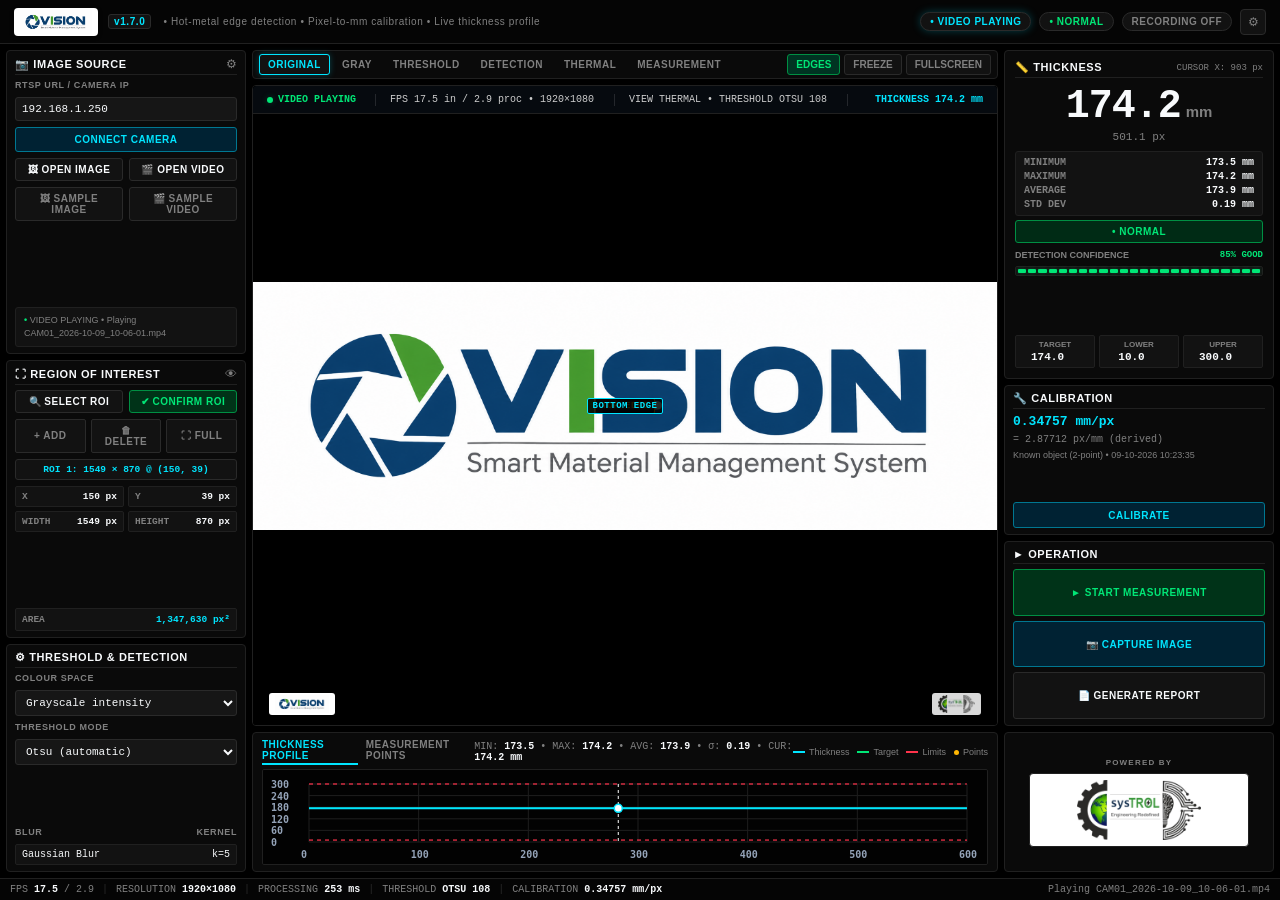
==== vision/web/index.html @ 9507f624 "refactor: rename package folder and internal references from orbix to vision" ====
<!DOCTYPE html>
<html lang="en">
<head>
  <meta charset="UTF-8">
  <meta name="viewport" content="width=device-width, initial-scale=1.0">
  <title>Vision &mdash; Smart Material Management System</title>
  <link rel="icon" type="image/png" href="vision_mark.png">
  <link rel="stylesheet" href="style.css">
</head>
<body>
  <div id="app" class="app-layout">
    <header class="top-bar">
      <div class="header-left">
        <img src="Vision_logo.png" alt="Vision" class="header-logo">
        <div class="header-titles">
          <h1 class="header-title">
            <span class="version-badge" id="app-version-badge">v1.7.0</span>
            <span class="header-sub-inline">&bull; Hot-metal edge detection &bull; Pixel-to-mm calibration &bull; Live thickness profile</span>
          </h1>
        </div>
      </div>
      <div class="header-right">
        <div class="pill-badge pill-video" id="badge-video">&bull; VIDEO PLAYING</div>
        <div class="pill-badge pill-status" id="badge-status">&bull; NORMAL</div>
        <div class="pill-badge pill-rec" id="badge-rec">RECORDING OFF</div>
        <div class="settings-wrapper">
          <button class="icon-btn" id="btn-settings" title="Settings">&#9881;</button>
          <div class="settings-dropdown" id="settings-dropdown">
            <div class="dropdown-item">
              <div class="dropdown-label">
                <span class="dropdown-title">Theme</span>
                <span class="theme-status-text" id="theme-status-text">Dark</span>
              </div>
              <label class="switch">
                <input type="checkbox" id="theme-toggle-chk" checked>
                <span class="slider round"></span>
              </label>
            </div>
            <div class="dropdown-divider"></div>
            <div class="dropdown-item clickable" id="item-help">
              <span class="dropdown-title">Help &amp; Documentation</span>
              <span class="dropdown-subtext">&bull;</span>
            </div>
            <div class="dropdown-item clickable" id="item-about">
              <span class="dropdown-title">About System</span>
              <span class="dropdown-subtext" id="app-version-subtext">v1.7.0</span>
            </div>
          </div>
        </div>
      </div>
    </header>

    <div class="main-body">
      <aside class="sidebar-left">
        <section class="card">
          <div class="card-header">
            <span class="card-title">&#128247; IMAGE SOURCE</span>
            <button class="card-tool-btn" id="btn-source-config">&#9881;</button>
          </div>
          <div class="card-content">
            <label class="field-label" for="rtsp-input">RTSP URL / CAMERA IP</label>
            <input type="text" id="rtsp-input" class="text-input" value="192.168.1.250">
            <button class="btn btn-primary btn-block" id="btn-connect">CONNECT CAMERA</button>
            <div class="btn-grid-2">
              <button class="btn btn-outline" id="btn-open-image">&#128444; OPEN IMAGE</button>
              <button class="btn btn-outline" id="btn-open-video">&#127916; OPEN VIDEO</button>
            </div>
            <div class="btn-grid-2">
              <button class="btn btn-outline-alt" id="btn-sample-image">&#128444; SAMPLE IMAGE</button>
              <button class="btn btn-outline-alt" id="btn-sample-video">&#127916; SAMPLE VIDEO</button>
            </div>
            <div class="source-status-text" id="source-status-label">
              <span class="dot-green">&bull;</span> VIDEO PLAYING &bull; Playing<br>
              <span class="text-muted" id="source-filename">CAM01_2026-10-09_10-06-01.mp4</span>
            </div>
          </div>
        </section>

        <section class="card">
          <div class="card-header">
            <span class="card-title">&#9974; REGION OF INTEREST</span>
            <button class="card-tool-btn active" id="btn-toggle-roi-box" title="Show/Hide ROI Search Window">&#128065;</button>
          </div>
          <div class="card-content">
            <div class="btn-grid-2">
              <button class="btn btn-outline" id="btn-select-roi">&#128269; SELECT ROI</button>
              <button class="btn btn-success" id="btn-confirm-roi">&#10004; CONFIRM ROI</button>
            </div>
            <div class="btn-grid-3">
              <button class="btn btn-mini" id="btn-roi-add">+ ADD</button>
              <button class="btn btn-mini" id="btn-roi-del">&#128465; DELETE</button>
              <button class="btn btn-mini" id="btn-roi-full">&#9974; FULL</button>
            </div>
            <div class="roi-chip" id="roi-chip-label">ROI 1: 1549 &times; 870 @ (150, 39)</div>
            <div class="coord-grid">
              <div class="coord-item">
                <span class="coord-key">X</span>
                <span class="coord-val" id="roi-x-val">150 px</span>
              </div>
              <div class="coord-item">
                <span class="coord-key">Y</span>
                <span class="coord-val" id="roi-y-val">39 px</span>
              </div>
              <div class="coord-item">
                <span class="coord-key">WIDTH</span>
                <span class="coord-val" id="roi-w-val">1549 px</span>
              </div>
              <div class="coord-item">
                <span class="coord-key">HEIGHT</span>
                <span class="coord-val" id="roi-h-val">870 px</span>
              </div>
            </div>
            <div class="coord-area">
              <span class="coord-key">AREA</span>
              <span class="coord-val-area" id="roi-area-val">1,347,630 px&sup2;</span>
            </div>
          </div>
        </section>

        <section class="card">
          <div class="card-header">
            <span class="card-title">&#9881; THRESHOLD &amp; DETECTION</span>
          </div>
          <div class="card-content">
            <label class="field-label" for="select-colour-space">COLOUR SPACE</label>
            <select id="select-colour-space" class="select-input">
              <option value="grayscale">Grayscale intensity</option>
              <option value="hsv">HSV Luminance</option>
              <option value="lab">Lab Lightness</option>
            </select>

            <label class="field-label" for="select-thresh-mode">THRESHOLD MODE</label>
            <select id="select-thresh-mode" class="select-input">
              <option value="otsu">Otsu (automatic)</option>
              <option value="adaptive">Adaptive Gaussian</option>
              <option value="manual">Manual Slider</option>
            </select>

            <div class="blur-meta">
              <span class="field-label">BLUR</span>
              <span class="field-label">KERNEL</span>
            </div>
            <div class="blur-values">
              <span class="blur-name">Gaussian Blur</span>
              <span class="kernel-name">k=5</span>
            </div>
          </div>
        </section>
      </aside>

      <main class="center-viewport">
        <div class="viewport-toolbar">
          <div class="view-mode-tabs" id="view-mode-tabs">
            <button class="mode-tab active" data-mode="ORIGINAL">ORIGINAL</button>
            <button class="mode-tab" data-mode="GRAY">GRAY</button>
            <button class="mode-tab" data-mode="THRESHOLD">THRESHOLD</button>
            <button class="mode-tab" data-mode="DETECTION">DETECTION</button>
            <button class="mode-tab" data-mode="THERMAL">THERMAL</button>
            <button class="mode-tab" data-mode="MEASUREMENT">MEASUREMENT</button>
          </div>
          <div class="viewport-actions">
            <button class="tool-btn active" id="btn-toggle-edges">EDGES</button>
            <button class="tool-btn" id="btn-toggle-freeze">FREEZE</button>
            <button class="tool-btn" id="btn-toggle-fullscreen">FULLSCREEN</button>
          </div>
        </div>

        <div class="video-container" id="video-wrapper">
          <img id="video-stream" class="video-feed" src="Vision_logo.png" alt="Live Feed">
          <svg id="caliper-overlay" class="caliper-svg"></svg>
          
          <div class="video-hud-overlay" id="video-hud">
            <div class="hud-item hud-status"><span class="hud-dot"></span> <span id="hud-status-text">VIDEO PLAYING</span></div>
            <div class="hud-item" id="hud-fps-text">FPS 17.5 in / 2.9 proc &bull; 1920&times;1080</div>
            <div class="hud-item" id="hud-mode-text">VIEW THERMAL &bull; THRESHOLD OTSU 108</div>
            <div class="hud-item hud-thick" id="hud-thick-text">THICKNESS 174.2 mm</div>
          </div>

          <div class="edge-track-label top-label" id="label-top-edge">TOP EDGE</div>
          <div class="edge-track-label bot-label" id="label-bot-edge">BOTTOM EDGE</div>

          <div id="caliper-tooltip" class="floating-tooltip">
            <div class="tt-row"><span class="tt-label">X:</span> <span id="tt-x">903</span> px &nbsp; <span class="tt-label">Y:</span> <span id="tt-y">652</span> px</div>
            <div class="tt-row"><span class="tt-label">Top:</span> <span id="tt-top">340.2</span> px &nbsp; <span class="tt-label">Bottom:</span> <span id="tt-bot">841.3</span> px</div>
            <div class="tt-row"><span class="tt-label">Thickness:</span> <span id="tt-px">501.1</span> px</div>
            <div class="tt-row tt-highlight"><span class="tt-label">Thickness:</span> <span id="tt-mm">174.2</span> mm</div>
          </div>

          <div class="watermark-brand">
            <img src="Vision_logo.png" alt="Vision" class="watermark-brand-logo">
            <span class="watermark-brand-text">VISION</span>
          </div>
          <div class="watermark-powered"><img src="systrol_logo.png" alt="Systrol" class="watermark-logo"></div>
        </div>
      </main>

      <aside class="sidebar-right">
        <section class="card card-thickness">
          <div class="card-header">
            <span class="card-title">&#128207; THICKNESS</span>
            <span class="card-sub-info" id="cursor-pos-label">CURSOR X: 903 px</span>
          </div>
          <div class="thickness-hero">
            <span class="thickness-big" id="readout-mm">174.2</span>
            <span class="thickness-unit">mm</span>
          </div>
          <div class="thickness-px-sub" id="readout-px">501.1 px</div>

          <div class="stats-table">
            <div class="stat-row">
              <span class="stat-name">MINIMUM</span>
              <span class="stat-val" id="stat-min">173.5 mm</span>
            </div>
            <div class="stat-row">
              <span class="stat-name">MAXIMUM</span>
              <span class="stat-val" id="stat-max">174.2 mm</span>
            </div>
            <div class="stat-row">
              <span class="stat-name">AVERAGE</span>
              <span class="stat-val" id="stat-avg">173.9 mm</span>
            </div>
            <div class="stat-row">
              <span class="stat-name">STD DEV</span>
              <span class="stat-val" id="stat-std">0.19 mm</span>
            </div>
          </div>

          <div class="status-banner banner-normal" id="spec-status-banner">
            <div class="banner-title" id="banner-title-text">&bull; NORMAL</div>
            <div class="banner-sub" id="banner-sub-text" style="display: none;"></div>
          </div>

          <div class="gauge-label">
            <span>DETECTION CONFIDENCE</span>
            <span class="gauge-pct" id="conf-pct">85% GOOD</span>
          </div>
          <div class="led-bar" id="led-confidence-bar"></div>

          <div class="limits-grid">
            <div class="limit-item">
              <span class="limit-lbl">TARGET</span>
              <input type="number" step="0.1" class="limit-input" id="lim-target-input" value="174.0">
            </div>
            <div class="limit-item">
              <span class="limit-lbl">LOWER</span>
              <input type="number" step="0.1" class="limit-input" id="lim-lower-input" value="10.0">
            </div>
            <div class="limit-item">
              <span class="limit-lbl">UPPER</span>
              <input type="number" step="0.1" class="limit-input" id="lim-upper-input" value="300.0">
            </div>
          </div>
        </section>

        <section class="card">
          <div class="card-header">
            <span class="card-title">&#128295; CALIBRATION</span>
          </div>
          <div class="card-content">
            <div class="calib-val" id="calib-mm-px">0.34757 mm/px</div>
            <div class="calib-derived" id="calib-px-mm">= 2.87712 px/mm (derived)</div>
            <div class="calib-meta">Known object (2-point) &bull; <span id="calib-date">09-10-2026 10:23:35</span></div>
            <button class="btn btn-primary btn-block" id="btn-calibrate">CALIBRATE</button>
          </div>
        </section>

        <section class="card">
          <div class="card-header">
            <span class="card-title">&#9658; OPERATION</span>
          </div>
          <div class="card-content operation-btns">
            <button class="btn btn-success btn-block" id="btn-start-meas">&#9658; START MEASUREMENT</button>
            <button class="btn btn-primary btn-block" id="btn-capture">&#128247; CAPTURE IMAGE</button>
            <button class="btn btn-outline btn-block" id="btn-report">&#128196; GENERATE REPORT</button>
          </div>
        </section>
      </aside>

      <div class="profile-card">
        <div class="profile-header">
          <div class="profile-tabs">
            <span class="prof-tab active">THICKNESS PROFILE</span>
            <span class="prof-tab">MEASUREMENT POINTS</span>
          </div>
          <div class="profile-metrics-summary" id="profile-summary">
            MIN: <span id="prof-min">173.5</span> &bull; MAX: <span id="prof-max">174.2</span> &bull; AVG: <span id="prof-avg">173.9</span> &bull; &sigma;: <span id="prof-std">0.19</span> &bull; CUR: <span id="prof-cur">174.2 mm</span>
          </div>
          <div class="profile-legend">
            <span class="legend-item"><span class="leg-line line-thick"></span> Thickness</span>
            <span class="legend-item"><span class="leg-line line-target"></span> Target</span>
            <span class="legend-item"><span class="leg-line line-limit"></span> Limits</span>
            <span class="legend-item"><span class="leg-dot"></span> Points</span>
          </div>
        </div>
        <div class="chart-wrapper">
          <canvas id="profile-chart" class="profile-canvas" width="1200" height="150"></canvas>
          <div id="points-table-wrapper" class="points-table-container" style="display: none;">
            <table class="scada-table" id="points-table">
              <thead>
                <tr>
                  <th>POINT</th>
                  <th>POS X (PX)</th>
                  <th>TOP EDGE (Y)</th>
                  <th>BOTTOM EDGE (Y)</th>
                  <th>THICKNESS (PX)</th>
                  <th>THICKNESS (MM)</th>
                  <th>STATUS</th>
                </tr>
              </thead>
              <tbody id="points-table-body">
              </tbody>
            </table>
          </div>
        </div>
      </div>

      <div class="bottom-right-branding">
        <span class="branding-caption">POWERED BY</span>
        <div class="branding-logo-box">
          <img src="systrol_ico_logo.png" alt="sysTROL" class="branding-logo">
        </div>
      </div>
    </div>

    <footer class="bottom-status-bar">
      <div class="status-left">
        <span>FPS <strong id="status-fps">17.5</strong> / 2.9</span>
        <span class="sep">|</span>
        <span>RESOLUTION <strong id="status-res">1920&times;1080</strong></span>
        <span class="sep">|</span>
        <span>PROCESSING <strong id="status-proc">253 ms</strong></span>
        <span class="sep">|</span>
        <span>THRESHOLD <strong id="status-thresh">OTSU 108</strong></span>
        <span class="sep">|</span>
        <span>CALIBRATION <strong id="status-calib">0.34757 mm/px</strong></span>
      </div>
      <div class="status-right" id="status-source-name">
        Playing CAM01_2026-10-09_10-06-01.mp4
      </div>
    </footer>
    <div class="scada-modal-backdrop" id="scada-modal-backdrop" style="display: none;">
      <div class="scada-modal-window" id="scada-modal-window">
        <div class="modal-sticky-watermark" id="modal-sticky-watermark"></div>
        <div class="scada-modal-header">
          <div class="scada-modal-title" id="scada-modal-title">SYSTEM MODAL</div>
          <button class="scada-modal-close" id="scada-modal-close">&times;</button>
        </div>
        <div class="scada-modal-body" id="scada-modal-body">
        </div>
        <div class="scada-modal-footer">
          <button class="btn btn-primary" id="btn-modal-open-pdf" style="display: none; margin-right: auto;">&#128196; OPEN PRINTABLE MANUAL (PDF)</button>
          <button class="btn btn-outline" id="scada-modal-ok">CLOSE</button>
        </div>
      </div>
    </div>
  </div>

  <script src="app.js"></script>
</body>
</html>
---- vision/web/style.css ----
* {
  box-sizing: border-box;
  margin: 0;
  padding: 0;
  -webkit-font-smoothing: antialiased;
  -moz-osx-font-smoothing: grayscale;
}

:root,
[data-theme="dark"] {
  --bg-main: #000000;
  --bg-topbar: #050505;
  --bg-card: #0a0a0a;
  --bg-card-sub: #121212;
  --bg-input: #161616;
  --border-card: #202020;
  --border-sub: #2a2a2a;
  --border-focus: #00e5ff;
  --text-main: #f8fafc;
  --text-muted: #808080;
  --text-dim: #555555;
  --cyan-primary: #00b4d8;
  --cyan-accent: #00e5ff;
  --cyan-glow: rgba(0, 229, 255, 0.25);
  --cyan-dim: #007791;
  --green-success: #00e676;
  --green-glow: rgba(0, 230, 118, 0.25);
  --yellow-caliper: #ffb703;
  --yellow-glow: rgba(255, 183, 3, 0.35);
  --red-alert: #ff334b;
  --red-glow: rgba(255, 51, 75, 0.3);
  --amber-warn: #ff9100;
  --font-sans: "Segoe UI", -apple-system, BlinkMacSystemFont, Roboto, "Helvetica Neue", Arial, sans-serif;
  --font-mono: "Segoe UI Mono", "Cascadia Code", Consolas, "Courier New", monospace;
  --col-left: 240px;
  --col-right: 270px;
  --row-bottom: 140px;
  --layout-gap: 6px;
}

[data-theme="light"] {
  --bg-main: #f1f5f9;
  --bg-topbar: #ffffff;
  --bg-card: #ffffff;
  --bg-card-sub: #f8fafc;
  --bg-input: #ffffff;
  --border-card: #e2e8f0;
  --border-sub: #cbd5e1;
  --border-focus: #0284c7;
  --text-main: #0f172a;
  --text-muted: #64748b;
  --text-dim: #94a3b8;
  --cyan-primary: #0284c7;
  --cyan-accent: #0284c7;
  --cyan-glow: rgba(2, 132, 199, 0.15);
  --cyan-dim: #0369a1;
  --green-success: #16a34a;
  --green-glow: rgba(22, 163, 74, 0.15);
  --yellow-caliper: #d97706;
  --yellow-glow: rgba(217, 119, 6, 0.2);
  --red-alert: #dc2626;
  --red-glow: rgba(220, 38, 38, 0.2);
  --amber-warn: #d97706;
  --font-sans: -apple-system, BlinkMacSystemFont, "Segoe UI", Roboto, "Helvetica Neue", Arial, sans-serif;
  --font-mono: "Segoe UI Mono", "Cascadia Code", Consolas, "Courier New", monospace;
}

html, body {
  width: 100%;
  height: 100%;
  overflow: hidden;
  background-color: var(--bg-main);
  color: var(--text-main);
  font-family: var(--font-sans);
  font-size: 12px;
  user-select: none;
}

.app-layout {
  display: flex;
  flex-direction: column;
  width: 100vw;
  height: 100vh;
  background-color: var(--bg-main);
}

.top-bar {
  display: flex;
  justify-content: space-between;
  align-items: center;
  height: 44px;
  padding: 0 14px;
  background-color: var(--bg-topbar);
  border-bottom: 1px solid var(--border-card);
  flex-shrink: 0;
}

.header-left {
  display: flex;
  align-items: center;
  gap: 10px;
}

.header-logo {
  height: 28px;
  width: auto;
  object-fit: contain;
  background: #ffffff;
  padding: 2px 6px;
  border-radius: 4px;
  box-shadow: 0 1px 4px rgba(0, 0, 0, 0.35);
}

.header-titles {
  display: flex;
  align-items: center;
}

.header-title {
  font-size: 12px;
  font-weight: 700;
  letter-spacing: 0.6px;
  color: var(--text-main);
  display: flex;
  align-items: center;
  gap: 6px;
  white-space: nowrap;
}

.version-badge {
  font-size: 10px;
  font-weight: 600;
  color: var(--cyan-accent);
  background: var(--bg-card-sub);
  border: 1px solid var(--border-sub);
  padding: 1px 5px;
  border-radius: 3px;
}

.header-sub-inline {
  font-size: 10px;
  font-weight: 400;
  color: var(--text-muted);
  margin-left: 6px;
  white-space: nowrap;
}


.header-right {
  display: flex;
  align-items: center;
  gap: 8px;
}

.pill-badge {
  padding: 3px 9px;
  border-radius: 12px;
  font-size: 10px;
  font-weight: 700;
  letter-spacing: 0.5px;
  border: 1px solid transparent;
}

.pill-video {
  background: var(--bg-card-sub);
  color: var(--cyan-accent);
  border: 1px solid var(--border-sub);
  box-shadow: 0 0 8px var(--cyan-glow);
}

.pill-status {
  background: var(--bg-card-sub);
  color: var(--green-success);
  border: 1px solid var(--border-sub);
}

.pill-status.out-of-spec {
  color: var(--red-alert);
  border-color: var(--red-alert);
  box-shadow: 0 0 8px var(--red-glow);
}

.pill-rec {
  background: var(--bg-card-sub);
  color: var(--text-muted);
  border: 1px solid var(--border-sub);
  cursor: pointer;
  user-select: none;
  transition: all 0.2s ease;
}

.pill-rec:hover {
  border-color: var(--border-focus);
}

.pill-rec.recording-active {
  background: rgba(220, 38, 38, 0.2);
  color: #ff334b;
  border-color: #ff334b;
  box-shadow: 0 0 10px rgba(255, 51, 75, 0.5);
  animation: recPulse 1.2s infinite ease-in-out;
}

@keyframes recPulse {
  0% { opacity: 1; transform: scale(1); }
  50% { opacity: 0.7; transform: scale(1.03); }
  100% { opacity: 1; transform: scale(1); }
}

.digital-clock {
  font-family: var(--font-mono);
  font-size: 11px;
  font-weight: 700;
  color: var(--text-main);
  background: var(--bg-card-sub);
  padding: 3px 8px;
  border-radius: 4px;
  border: 1px solid var(--border-sub);
  letter-spacing: 0.5px;
}

.icon-btn {
  background: var(--bg-card-sub);
  border: 1px solid var(--border-sub);
  color: var(--text-muted);
  width: 26px;
  height: 26px;
  border-radius: 4px;
  cursor: pointer;
  display: flex;
  align-items: center;
  justify-content: center;
  font-size: 12px;
  transition: all 0.15s ease;
}

.icon-btn:hover {
  color: var(--cyan-accent);
  border-color: var(--border-focus);
}

.main-body {
  display: grid;
  grid-template-columns: var(--col-left, 240px) 1fr var(--col-right, 270px);
  grid-template-rows: 1fr var(--row-bottom, 140px);
  flex: 1;
  min-height: 0;
  background-color: var(--bg-main);
  gap: var(--layout-gap, 6px);
  padding: var(--layout-gap, 6px);
}

.sidebar-left {
  grid-column: 1;
  grid-row: 1 / span 2;
  display: flex;
  flex-direction: column;
  gap: 6px;
  overflow-y: hidden;
  min-height: 0;
  height: 100%;
}

.sidebar-left .card {
  display: flex;
  flex-direction: column;
  min-height: 0;
}

.sidebar-left .card:nth-child(1) {
  flex: 1.15;
}

.sidebar-left .card:nth-child(2) {
  flex: 1.05;
}

.sidebar-left .card:nth-child(3) {
  flex: 0.85;
}

.sidebar-left .card .card-content {
  flex: 1;
  display: flex;
  flex-direction: column;
  min-height: 0;
  gap: 6px;
}

.sidebar-left .text-input,
.sidebar-left .select-input {
  padding: 5px 6px;
}

.sidebar-left .btn {
  padding: 5px 8px;
}

.sidebar-left #btn-connect {
  padding: 6px 8px;
}

.sidebar-left .card:nth-child(1) .source-status-text {
  margin-top: auto;
}

.sidebar-left .card:nth-child(2) .coord-area {
  margin-top: auto;
}

.sidebar-left .card:nth-child(3) .blur-meta {
  margin-top: auto;
}

.center-viewport {
  grid-column: 2;
  grid-row: 1;
  display: flex;
  flex-direction: column;
  gap: 6px;
  min-width: 0;
  min-height: 0;
}

.sidebar-right {
  grid-column: 3;
  grid-row: 1;
  display: flex;
  flex-direction: column;
  gap: 6px;
  overflow-y: hidden;
  min-height: 0;
  height: 100%;
}

.sidebar-right .card {
  display: flex;
  flex-direction: column;
  min-height: 0;
}

.sidebar-right .card:nth-child(1) {
  flex: 1.8;
}

.sidebar-right .card:nth-child(2) {
  flex: 0.8;
}

.sidebar-right .card:nth-child(3) {
  flex: 1;
}

.sidebar-right .card .card-content {
  flex: 1;
  display: flex;
  flex-direction: column;
  min-height: 0;
}

.sidebar-right .card:nth-child(1) .limits-grid {
  margin-top: auto;
}

.sidebar-right .card:nth-child(2) #btn-calibrate {
  margin-top: auto;
  min-height: 26px;
}

.sidebar-right .card:nth-child(3) .operation-btns {
  flex: 1;
  display: flex;
  flex-direction: column;
  justify-content: space-between;
}

.sidebar-right .card:nth-child(3) .operation-btns .btn {
  flex: 1;
  min-height: 28px;
}


.card {
  background: var(--bg-card);
  border: 1px solid var(--border-card);
  border-radius: 4px;
  padding: 6px 8px;
  display: flex;
  flex-direction: column;
  gap: 4px;
}

.card-header {
  display: flex;
  justify-content: space-between;
  align-items: center;
  padding-bottom: 3px;
  border-bottom: 1px solid var(--border-card);
}

.card-content {
  display: flex;
  flex-direction: column;
  gap: 5px;
  padding-top: 1px;
}

.card-title {
  font-size: 11px;
  font-weight: 700;
  color: var(--text-main);
  letter-spacing: 0.6px;
  display: flex;
  align-items: center;
  gap: 6px;
}

.card-tool-btn {
  background: transparent;
  border: none;
  color: var(--text-muted);
  cursor: pointer;
  font-size: 12px;
}

.card-tool-btn:hover {
  color: var(--cyan-accent);
}

.field-label {
  display: block;
  font-size: 9px;
  font-weight: 700;
  letter-spacing: 0.6px;
  color: var(--text-muted);
  text-transform: uppercase;
  margin-bottom: 1px;
}

.text-input,
.select-input {
  width: 100%;
  background: var(--bg-input);
  border: 1px solid var(--border-sub);
  color: var(--text-main);
  padding: 4px 6px;
  border-radius: 3px;
  font-size: 11px;
  font-family: var(--font-mono);
  outline: none;
  transition: border-color 0.15s;
}

.text-input:focus,
.select-input:focus {
  border-color: var(--border-focus);
  box-shadow: 0 0 6px var(--cyan-glow);
}

.btn {
  display: inline-flex;
  align-items: center;
  justify-content: center;
  gap: 4px;
  padding: 4px 8px;
  font-size: 10px;
  font-weight: 700;
  letter-spacing: 0.5px;
  border-radius: 3px;
  border: 1px solid transparent;
  cursor: pointer;
  transition: all 0.15s ease;
  user-select: none;
}

.btn-block {
  width: 100%;
}

.btn-primary {
  background: #002233;
  color: var(--cyan-accent);
  border-color: var(--cyan-dim);
}

[data-theme="light"] .btn-primary {
  background: #0284c7;
  color: #ffffff;
  border-color: #0284c7;
}

[data-theme="light"] .btn-primary:hover {
  background: #0369a1;
  border-color: #0369a1;
}

.btn-primary:hover {
  background: #003652;
  border-color: var(--cyan-accent);
  box-shadow: 0 0 8px var(--cyan-glow);
}

.btn-outline {
  background: var(--bg-card-sub);
  color: var(--text-main);
  border-color: var(--border-sub);
}

.btn-outline:hover {
  border-color: var(--border-focus);
  color: var(--cyan-accent);
}

.btn-outline-alt {
  background: var(--bg-card-sub);
  color: var(--text-muted);
  border-color: var(--border-sub);
}

.btn-outline-alt:hover {
  color: var(--text-main);
  border-color: var(--border-focus);
}

.btn-success {
  background: #003318;
  color: var(--green-success);
  border-color: #008f43;
}

[data-theme="light"] .btn-success {
  background: #16a34a;
  color: #ffffff;
  border-color: #16a34a;
}

[data-theme="light"] .btn-success:hover {
  background: #15803d;
}

.btn-success:hover {
  background: #004d24;
  box-shadow: 0 0 8px var(--green-glow);
}

.btn-mini {
  padding: 4px 6px;
  font-size: 10px;
  font-weight: 700;
  background: var(--bg-card-sub);
  color: var(--text-muted);
  border: 1px solid var(--border-sub);
  border-radius: 2px;
  cursor: pointer;
}

.btn-mini:hover {
  color: var(--text-main);
  border-color: var(--border-focus);
}

.btn-grid-2 {
  display: grid;
  grid-template-columns: 1fr 1fr;
  gap: 6px;
}

.btn-grid-3 {
  display: grid;
  grid-template-columns: 1fr 1fr 1fr;
  gap: 5px;
}

.source-status-text {
  font-size: 9px;
  color: var(--text-muted);
  padding: 6px 8px;
  background: var(--bg-card-sub);
  border: 1px solid var(--border-card);
  border-radius: 3px;
  line-height: 1.4;
  margin-top: 0;
}

.dot-green {
  color: var(--green-success);
  font-weight: bold;
}

.text-muted {
  color: var(--text-muted);
}

.roi-chip {
  background: var(--bg-card-sub);
  border: 1px solid var(--border-sub);
  color: var(--cyan-accent);
  padding: 4px 6px;
  border-radius: 3px;
  font-size: 9.5px;
  font-family: var(--font-mono);
  font-weight: 600;
  text-align: center;
}

.coord-grid {
  display: grid;
  grid-template-columns: 1fr 1fr;
  gap: 4px;
}

.coord-item {
  display: flex;
  justify-content: space-between;
  background: var(--bg-card-sub);
  padding: 4px 6px;
  border-radius: 2px;
  border: 1px solid var(--border-card);
  font-size: 9.5px;
  font-family: var(--font-mono);
}

.coord-key {
  color: var(--text-muted);
  font-weight: 700;
}

.coord-val {
  color: var(--text-main);
  font-weight: 600;
}

.coord-area {
  display: flex;
  justify-content: space-between;
  background: var(--bg-card-sub);
  padding: 5px 6px;
  border-radius: 2px;
  border: 1px solid var(--border-card);
  font-size: 9.5px;
  font-family: var(--font-mono);
}

.coord-val-area {
  color: var(--cyan-accent);
  font-weight: 700;
}

.blur-meta {
  display: flex;
  justify-content: space-between;
}

.blur-values {
  display: flex;
  justify-content: space-between;
  font-size: 10px;
  color: var(--text-main);
  font-family: var(--font-mono);
  background: var(--bg-card-sub);
  padding: 4px 6px;
  border-radius: 2px;
  border: 1px solid var(--border-card);
}

.center-viewport {
  display: flex;
  flex-direction: column;
  gap: 6px;
  min-width: 0;
  min-height: 0;
}

.viewport-toolbar {
  display: flex;
  justify-content: space-between;
  align-items: center;
  background: var(--bg-card);
  border: 1px solid var(--border-card);
  border-radius: 4px;
  padding: 3px 6px;
  flex-shrink: 0;
}

.view-mode-tabs {
  display: flex;
  gap: 3px;
}

.mode-tab {
  background: transparent;
  border: 1px solid transparent;
  color: var(--text-muted);
  font-size: 10px;
  font-weight: 700;
  letter-spacing: 0.5px;
  padding: 4px 8px;
  border-radius: 3px;
  cursor: pointer;
  transition: all 0.15s;
}

.mode-tab:hover {
  color: var(--text-main);
}

.mode-tab.active {
  background: var(--bg-card-sub);
  color: var(--cyan-accent);
  border-color: var(--border-focus);
  box-shadow: 0 0 6px var(--cyan-glow);
}

.viewport-actions {
  display: flex;
  gap: 4px;
}

.tool-btn {
  background: var(--bg-card-sub);
  border: 1px solid var(--border-sub);
  color: var(--text-muted);
  font-size: 10px;
  font-weight: 700;
  padding: 4px 8px;
  border-radius: 3px;
  cursor: pointer;
}

.tool-btn:hover {
  color: var(--text-main);
  border-color: var(--border-focus);
}

.tool-btn.active {
  background: #003322;
  color: var(--green-success);
  border-color: #008f43;
}

[data-theme="light"] .tool-btn.active {
  background: #dcfce7;
  color: #15803d;
  border-color: #86efac;
}

.video-container {
  position: relative;
  flex: 1;
  min-height: 0;
  background: #000000;
  border: 1px solid var(--border-card);
  border-radius: 4px;
  overflow: hidden;
  display: flex;
  align-items: center;
  justify-content: center;
}

.video-container.selecting-roi,
.video-container.calibrating-mode {
  cursor: crosshair;
}

.btn.active-selecting {
  background: #003652;
  color: var(--cyan-accent);
  border-color: var(--cyan-accent);
  box-shadow: 0 0 8px var(--cyan-glow);
}

.btn.active-calibrating {
  background: #3e2800;
  color: var(--amber-warn);
  border-color: var(--amber-warn);
  box-shadow: 0 0 8px rgba(255, 183, 3, 0.4);
}

.video-feed {
  width: 100%;
  height: 100%;
  object-fit: contain;
  background: #000000;
  display: block;
}

.caliper-svg {
  position: absolute;
  top: 0;
  left: 0;
  width: 100%;
  height: 100%;
  pointer-events: none;
  z-index: 5;
}

.video-hud-overlay {
  position: absolute;
  top: 0;
  left: 0;
  right: 0;
  height: 28px;
  background: rgba(8, 12, 18, 0.85);
  backdrop-filter: blur(4px);
  border-bottom: 1px solid var(--border-card);
  display: flex;
  align-items: center;
  justify-content: flex-start;
  gap: 14px;
  padding: 0 14px;
  font-family: var(--font-mono);
  font-size: 10px;
  color: #cccccc;
  z-index: 6;
  pointer-events: none;
  box-shadow: 0 2px 6px rgba(0, 0, 0, 0.4);
  box-sizing: border-box;
}

[data-theme="light"] .video-hud-overlay {
  background: rgba(15, 23, 42, 0.88);
  border-bottom: 1px solid rgba(255, 255, 255, 0.15);
  color: #e2e8f0;
}

.hud-item {
  white-space: nowrap;
  display: flex;
  align-items: center;
  gap: 6px;
}

.hud-item:not(:last-child):not(.hud-thick)::after {
  content: "";
  display: inline-block;
  width: 1px;
  height: 12px;
  background: rgba(255, 255, 255, 0.12);
  margin-left: 14px;
}

.hud-status {
  font-weight: 700;
  color: var(--green-success);
  display: flex;
  align-items: center;
  gap: 5px;
}

.hud-dot {
  width: 6px;
  height: 6px;
  border-radius: 50%;
  background: var(--green-success);
  box-shadow: 0 0 6px var(--green-glow);
}

.hud-thick {
  font-weight: 700;
  color: var(--cyan-accent);
  margin-left: auto;
}

.edge-track-label {
  position: absolute;
  font-family: var(--font-mono);
  font-size: 9px;
  font-weight: 700;
  letter-spacing: 0.5px;
  padding: 2px 5px;
  border-radius: 2px;
  z-index: 6;
  pointer-events: none;
}

.edge-track-label.top-label {
  background: rgba(0, 0, 0, 0.85);
  color: var(--yellow-caliper);
  border: 1px solid var(--yellow-caliper);
}

.edge-track-label.bot-label {
  background: rgba(0, 0, 0, 0.85);
  color: var(--cyan-accent);
  border: 1px solid var(--cyan-accent);
}

.floating-tooltip {
  position: absolute;
  background: rgba(0, 0, 0, 0.9);
  border: 1px solid var(--border-focus);
  box-shadow: 0 4px 16px rgba(0, 0, 0, 0.8), 0 0 10px var(--cyan-glow);
  border-radius: 4px;
  padding: 6px 9px;
  font-family: var(--font-mono);
  font-size: 10px;
  color: #ffffff;
  pointer-events: none;
  z-index: 10;
  display: none;
  line-height: 1.4;
}

.tt-row {
  display: flex;
  justify-content: space-between;
  gap: 10px;
}

.tt-label {
  color: #888888;
}

.tt-highlight {
  color: var(--cyan-accent);
  font-weight: 700;
  border-top: 1px solid #222222;
  margin-top: 3px;
  padding-top: 2px;
}

.watermark-brand {
  position: absolute;
  bottom: 10px;
  left: 16px;
  height: 22px;
  pointer-events: none;
  display: flex;
  align-items: center;
  gap: 8px;
  z-index: 4;
}

.watermark-brand-logo {
  height: 22px;
  width: auto;
  background: #ffffff;
  padding: 2px 6px;
  border-radius: 3px;
  display: block;
  object-fit: contain;
  box-shadow: 0 1px 4px rgba(0, 0, 0, 0.4);
}

.watermark-brand-text {
  display: none;
}

.watermark-powered {
  position: absolute;
  bottom: 10px;
  right: 16px;
  height: 22px;
  pointer-events: none;
  display: flex;
  align-items: center;
  z-index: 4;
}

.watermark-logo {
  height: 22px;
  width: auto;
  background: #ffffff;
  padding: 2px 6px;
  border-radius: 3px;
  display: block;
  object-fit: contain;
  box-sizing: border-box;
  opacity: 0.85;
}

.profile-card {
  grid-column: 2;
  grid-row: 2;
  height: 100%;
  background: var(--bg-card);
  border: 1px solid var(--border-card);
  border-radius: 4px;
  padding: 6px 9px;
  display: flex;
  flex-direction: column;
  flex-shrink: 0;
  min-width: 0;
  min-height: 0;
}


.profile-header {
  display: flex;
  justify-content: space-between;
  align-items: center;
  margin-bottom: 4px;
}

.profile-tabs {
  display: flex;
  gap: 8px;
}

.prof-tab {
  font-size: 10px;
  font-weight: 700;
  letter-spacing: 0.5px;
  color: var(--text-muted);
  cursor: pointer;
  padding-bottom: 2px;
  border-bottom: 2px solid transparent;
}

.prof-tab.active {
  color: var(--cyan-accent);
  border-bottom-color: var(--cyan-accent);
}

.profile-metrics-summary {
  font-family: var(--font-mono);
  font-size: 10px;
  color: var(--text-muted);
}

.profile-metrics-summary span {
  color: var(--text-main);
  font-weight: 700;
}

.profile-legend {
  display: flex;
  gap: 8px;
  font-size: 9px;
  color: var(--text-muted);
}

.legend-item {
  display: flex;
  align-items: center;
  gap: 4px;
}

.leg-line {
  display: inline-block;
  width: 12px;
  height: 2px;
}

.line-thick { background: var(--cyan-accent); }
.line-target { background: var(--green-success); }
.line-limit { background: var(--red-alert); border-top: 1px dashed var(--red-alert); }
.leg-dot {
  display: inline-block;
  width: 5px;
  height: 5px;
  border-radius: 50%;
  background: var(--yellow-caliper);
}

.chart-wrapper {
  flex: 1;
  position: relative;
  background: var(--bg-card-sub);
  border: 1px solid var(--border-card);
  border-radius: 2px;
  overflow: hidden;
}

.profile-canvas {
  width: 100%;
  height: 100%;
  display: block;
}

.points-table-container {
  width: 100%;
  height: 100%;
  overflow-y: auto;
  overflow-x: hidden;
  background: var(--bg-card-sub);
}

.scada-table {
  width: 100%;
  border-collapse: collapse;
  font-family: var(--font-mono);
  font-size: 9.5px;
  text-align: left;
}

.scada-table thead th {
  position: sticky;
  top: 0;
  background: var(--bg-topbar);
  color: var(--text-muted);
  font-weight: 700;
  padding: 4px 8px;
  border-bottom: 1px solid var(--border-sub);
  font-size: 8.5px;
  letter-spacing: 0.5px;
}

.scada-table tbody td {
  padding: 3px 8px;
  border-bottom: 1px solid rgba(255, 255, 255, 0.04);
  color: var(--text-main);
  white-space: nowrap;
}

.scada-table tbody tr:hover {
  background: rgba(0, 229, 255, 0.05);
}

.status-cell-ok {
  color: var(--green-success);
  font-weight: bold;
}

.status-cell-bad {
  color: var(--red-alert);
  font-weight: bold;
}

.card-thickness {
  padding: 10px;
}

.card-sub-info {
  font-family: var(--font-mono);
  font-size: 9px;
  color: var(--text-muted);
}

.thickness-hero {
  display: flex;
  align-items: baseline;
  justify-content: center;
  gap: 5px;
  padding: 2px 0;
}

.thickness-big {
  font-family: var(--font-mono);
  font-size: 40px;
  font-weight: 800;
  letter-spacing: -1px;
  color: var(--text-main);
}

.thickness-unit {
  font-size: 15px;
  font-weight: 700;
  color: var(--text-muted);
}

.thickness-px-sub {
  text-align: center;
  font-family: var(--font-mono);
  font-size: 11px;
  color: var(--text-muted);
  margin-top: -4px;
}

.stats-table {
  background: var(--bg-card-sub);
  border: 1px solid var(--border-card);
  border-radius: 3px;
  padding: 5px 8px;
  display: flex;
  flex-direction: column;
  gap: 3px;
  margin-top: 4px;
}

.stat-row {
  display: flex;
  justify-content: space-between;
  font-family: var(--font-mono);
  font-size: 10px;
}

.stat-name {
  color: var(--text-muted);
  font-weight: 600;
}

.stat-val {
  color: var(--text-main);
  font-weight: 700;
}

.status-banner {
  padding: 5px 8px;
  border-radius: 3px;
  font-size: 10px;
  font-weight: 700;
  text-align: center;
  letter-spacing: 0.5px;
}

.banner-normal {
  background: #002b15;
  color: var(--green-success);
  border: 1px solid #008f43;
}

[data-theme="light"] .banner-normal {
  background: #dcfce7;
  color: #15803d;
  border: 1px solid #86efac;
}

.banner-warning {
  background: #2b0008;
  color: var(--red-alert);
  border: 1px solid #8f0018;
}

[data-theme="light"] .banner-warning {
  background: #fee2e2;
  color: #b91c1c;
  border: 1px solid #fca5a5;
}

.banner-sub {
  font-size: 9px;
  font-weight: 400;
  color: var(--text-muted);
  margin-top: 2px;
}

.gauge-label {
  display: flex;
  justify-content: space-between;
  font-size: 9px;
  font-weight: 700;
  color: var(--text-muted);
  margin-top: 3px;
  flex-shrink: 0;
}

.gauge-pct {
  color: var(--green-success);
  font-family: var(--font-mono);
}

.led-bar {
  display: flex;
  gap: 2px;
  height: 10px;
  min-height: 10px;
  flex-shrink: 0;
  background: var(--bg-card-sub);
  padding: 2px;
  border: 1px solid var(--border-card);
  border-radius: 2px;
  margin-top: 2px;
  margin-bottom: 2px;
}

.led-seg {
  flex: 1;
  background: var(--border-card);
  border-radius: 1px;
  transition: background-color 0.1s ease;
}

.led-seg.lit {
  background: var(--green-success);
  box-shadow: 0 0 4px var(--green-glow);
}

.led-seg.lit-warn {
  background: var(--amber-warn);
  box-shadow: 0 0 4px rgba(255, 145, 0, 0.4);
}

.led-seg.lit-danger {
  background: var(--red-alert);
  box-shadow: 0 0 4px var(--red-glow);
}

.limits-grid {
  display: grid;
  grid-template-columns: 1fr 1fr 1fr;
  gap: 4px;
  margin-top: auto;
  flex-shrink: 0;
}

.limit-item {
  background: var(--bg-card-sub);
  border: 1px solid var(--border-card);
  padding: 4px;
  border-radius: 2px;
  text-align: center;
  display: flex;
  flex-direction: column;
  gap: 2px;
}

.limit-lbl {
  font-size: 8px;
  font-weight: 700;
  color: var(--text-muted);
}

.limit-input {
  width: 100%;
  background: transparent;
  border: none;
  color: var(--text-main);
  font-family: var(--font-mono);
  font-size: 11px;
  font-weight: 700;
  text-align: center;
  outline: none;
}

.limit-val {
  font-family: var(--font-mono);
  font-size: 11px;
  font-weight: 700;
  color: var(--text-main);
}

.calib-val {
  font-family: var(--font-mono);
  font-size: 13px;
  font-weight: 700;
  color: var(--cyan-accent);
}

.calib-derived {
  font-family: var(--font-mono);
  font-size: 10px;
  color: var(--text-muted);
}

.calib-meta {
  font-size: 9px;
  color: var(--text-muted);
  margin-bottom: 3px;
}

.operation-btns {
  display: flex;
  flex-direction: column;
  gap: 5px;
}

.bottom-status-bar {
  display: flex;
  justify-content: space-between;
  align-items: center;
  height: 22px;
  padding: 0 10px;
  background: var(--bg-topbar);
  border-top: 1px solid var(--border-card);
  font-family: var(--font-mono);
  font-size: 10px;
  color: var(--text-muted);
  flex-shrink: 0;
}

.status-left {
  display: flex;
  align-items: center;
  gap: 8px;
}

.status-left strong {
  color: var(--text-main);
}

.sep {
  color: var(--border-sub);
}

.status-right {
  color: var(--text-muted);
}

.settings-wrapper {
  position: relative;
  display: inline-block;
}

.settings-dropdown {
  position: absolute;
  top: calc(100% + 6px);
  right: 0;
  width: 220px;
  background: var(--bg-card);
  border: 1px solid var(--border-card);
  box-shadow: 0 8px 24px rgba(0, 0, 0, 0.3);
  border-radius: 4px;
  padding: 6px 0;
  z-index: 100;
  display: none;
}

.settings-dropdown.show {
  display: block;
}

.dropdown-item {
  display: flex;
  justify-content: space-between;
  align-items: center;
  padding: 8px 12px;
  font-size: 11px;
}

.dropdown-item.clickable {
  cursor: pointer;
  transition: background-color 0.15s;
}

.dropdown-item.clickable:hover {
  background: var(--bg-card-sub);
}

.dropdown-label {
  display: flex;
  flex-direction: column;
  gap: 2px;
}

.dropdown-title {
  font-weight: 700;
  color: var(--text-main);
}

.theme-status-text {
  font-size: 10px;
  color: var(--cyan-accent);
  font-family: var(--font-mono);
}

.dropdown-subtext {
  font-size: 9px;
  color: var(--text-muted);
}

.dropdown-divider {
  height: 1px;
  background: var(--border-card);
  margin: 4px 0;
}

.switch {
  position: relative;
  display: inline-block;
  width: 34px;
  height: 18px;
}

.switch input {
  opacity: 0;
  width: 0;
  height: 0;
}

.slider {
  position: absolute;
  cursor: pointer;
  top: 0;
  left: 0;
  right: 0;
  bottom: 0;
  background-color: var(--bg-card-sub);
  border: 1px solid var(--border-sub);
  transition: 0.2s;
}

.slider:before {
  position: absolute;
  content: "";
  height: 12px;
  width: 12px;
  left: 2px;
  bottom: 2px;
  background-color: var(--text-main);
  transition: 0.2s;
}

input:checked + .slider {
  background-color: #003652;
  border-color: var(--cyan-dim);
}

[data-theme="light"] input:checked + .slider {
  background-color: #e0f2fe;
  border-color: #0284c7;
}

input:checked + .slider:before {
  transform: translateX(16px);
  background-color: var(--cyan-accent);
}

.slider.round {
  border-radius: 18px;
}

.slider.round:before {
  border-radius: 50%;
}

.bottom-right-branding {
  grid-column: 3;
  grid-row: 2;
  height: 100%;
  background: var(--bg-card);
  border: 1px solid var(--border-card);
  border-radius: 4px;
  padding: 8px 12px;
  display: flex;
  flex-direction: column;
  align-items: center;
  justify-content: center;
  gap: 6px;
  min-width: 0;
  min-height: 0;
}

.branding-caption {
  font-size: 8px;
  font-weight: 700;
  letter-spacing: 1.2px;
  color: var(--text-muted);
}

.branding-logo-box {
  display: flex;
  align-items: center;
  justify-content: center;
  padding: 6px 12px;
  border-radius: 4px;
  background: #ffffff;
  border: 1px solid var(--border-card);
  width: 90%;
  max-width: 220px;
}

[data-theme="light"] .branding-logo-box {
  background: #ffffff;
  border: 1px solid var(--border-card);
}

.branding-logo {
  max-width: 190px;
  max-height: 60px;
  width: 100%;
  height: auto;
  object-fit: contain;
  display: block;
}

@media (min-width: 2200px), (min-height: 1250px) {
  :root {
    --col-left: clamp(280px, 13vw, 340px);
    --col-right: clamp(320px, 15vw, 380px);
    --row-bottom: clamp(160px, 14vh, 200px);
    --layout-gap: 8px;
  }
  .top-bar {
    height: 48px;
    padding: 0 18px;
  }
  .header-logo {
    height: 28px;
  }
  .header-title {
    font-size: 13.5px;
  }
  .version-badge {
    font-size: 11px;
  }
  .header-sub-inline {
    font-size: 11.5px;
  }
  .pill {
    font-size: 11px;
    padding: 4px 10px;
  }
  .digital-clock {
    font-size: 12px;
    padding: 4px 10px;
  }
  .icon-btn {
    width: 30px;
    height: 30px;
    font-size: 14px;
  }
  .card {
    padding: 8px 12px;
    gap: 6px;
  }
  .card-title {
    font-size: 12.5px;
  }
  .field-label {
    font-size: 10px;
  }
  .sidebar-left .text-input,
  .sidebar-left .select-input {
    padding: 7px 10px;
    font-size: 12px;
  }
  .sidebar-left .btn {
    padding: 7px 10px;
    font-size: 11px;
  }
  .sidebar-left #btn-connect {
    padding: 8px 12px;
    font-size: 12px;
  }
  .btn-mini {
    padding: 5px 8px;
    font-size: 11px;
  }
  .source-status-text {
    padding: 8px 10px;
    font-size: 10px;
  }
  .roi-chip {
    padding: 6px 8px;
    font-size: 11px;
  }
  .coord-item {
    padding: 5px 8px;
    font-size: 11px;
  }
  .coord-area {
    padding: 6px 8px;
    font-size: 11px;
  }
  .blur-values {
    padding: 6px 8px;
    font-size: 11px;
  }
  .thickness-big {
    font-size: 46px;
  }
  .thickness-unit {
    font-size: 17px;
  }
  .thickness-px-sub {
    font-size: 11px;
  }
  .stat-row {
    font-size: 11px;
    padding: 3px 0;
  }
  .status-banner {
    padding: 6px;
    font-size: 11.5px;
  }
  .gauge-label {
    font-size: 10px;
  }
  .led-bar {
    height: 12px;
    min-height: 12px;
  }
  .limit-lbl {
    font-size: 9px;
  }
  .limit-input {
    font-size: 12px;
  }
  .calib-val {
    font-size: 15px;
  }
  .calib-derived {
    font-size: 11px;
  }
  .calib-meta {
    font-size: 10px;
  }
  #btn-calibrate {
    min-height: 32px;
    font-size: 11.5px;
  }
  .operation-btns .btn {
    min-height: 34px;
    font-size: 11.5px;
  }
  .mode-tab {
    font-size: 11px;
    padding: 5px 10px;
  }
  .tool-btn {
    font-size: 11px;
    padding: 5px 10px;
  }
  .bottom-status-bar {
    height: 26px;
    font-size: 11px;
    padding: 0 14px;
  }
  .branding-caption {
    font-size: 9.5px;
  }
  .branding-logo {
    max-height: 70px;
    max-width: 230px;
  }
  .branding-logo-box {
    padding: 8px 16px;
  }
}

@media (min-width: 3200px), (min-height: 1750px) {
  :root {
    --col-left: clamp(380px, 12vw, 460px);
    --col-right: clamp(440px, 14vw, 540px);
    --row-bottom: clamp(210px, 14vh, 270px);
    --layout-gap: 12px;
  }
  .top-bar {
    height: 60px;
    padding: 0 24px;
  }
  .header-logo {
    height: 36px;
  }
  .header-title {
    font-size: 18px;
  }
  .version-badge {
    font-size: 13px;
  }
  .header-sub-inline {
    font-size: 14px;
  }
  .pill {
    font-size: 13px;
    padding: 6px 14px;
  }
  .digital-clock {
    font-size: 15px;
    padding: 6px 14px;
  }
  .icon-btn {
    width: 38px;
    height: 38px;
    font-size: 18px;
  }
  .card {
    padding: 12px 16px;
    gap: 8px;
    border-radius: 6px;
  }
  .card-title {
    font-size: 16px;
  }
  .field-label {
    font-size: 13px;
  }
  .sidebar-left .text-input,
  .sidebar-left .select-input {
    padding: 10px 14px;
    font-size: 15px;
  }
  .sidebar-left .btn {
    padding: 10px 14px;
    font-size: 13.5px;
  }
  .sidebar-left #btn-connect {
    padding: 12px 16px;
    font-size: 15px;
  }
  .btn-mini {
    padding: 8px 12px;
    font-size: 13px;
  }
  .source-status-text {
    padding: 10px 14px;
    font-size: 13px;
  }
  .roi-chip {
    padding: 8px 12px;
    font-size: 13.5px;
  }
  .coord-item {
    padding: 8px 12px;
    font-size: 13.5px;
  }
  .coord-area {
    padding: 8px 12px;
    font-size: 13.5px;
  }
  .blur-values {
    padding: 8px 12px;
    font-size: 13.5px;
  }
  .thickness-big {
    font-size: 60px;
  }
  .thickness-unit {
    font-size: 22px;
  }
  .thickness-px-sub {
    font-size: 14px;
  }
  .stat-row {
    font-size: 14px;
    padding: 4px 0;
  }
  .status-banner {
    padding: 8px 12px;
    font-size: 14px;
  }
  .gauge-label {
    font-size: 13px;
  }
  .led-bar {
    height: 16px;
    min-height: 16px;
  }
  .limit-lbl {
    font-size: 11px;
  }
  .limit-input {
    font-size: 15px;
  }
  .calib-val {
    font-size: 19px;
  }
  .calib-derived {
    font-size: 14px;
  }
  .calib-meta {
    font-size: 12px;
  }
  #btn-calibrate {
    min-height: 42px;
    font-size: 14px;
  }
  .operation-btns .btn {
    min-height: 44px;
    font-size: 14px;
  }
  .mode-tab {
    font-size: 13.5px;
    padding: 7px 14px;
  }
  .tool-btn {
    font-size: 13.5px;
    padding: 7px 14px;
  }
  .bottom-status-bar {
    height: 34px;
    font-size: 13.5px;
    padding: 0 20px;
  }
  .branding-caption {
    font-size: 12px;
  }
  .branding-logo {
    max-height: 90px;
    max-width: 280px;
  }
  .branding-logo-box {
    padding: 10px 20px;
  }
}

.scada-modal-backdrop {
  position: fixed;
  top: 0;
  left: 0;
  width: 100vw;
  height: 100vh;
  background: rgba(0, 0, 0, 0.75);
  backdrop-filter: blur(4px);
  z-index: 9999;
  display: flex;
  align-items: center;
  justify-content: center;
}

.scada-modal-window {
  position: relative;
  width: 600px;
  max-width: 90vw;
  max-height: 85vh;
  background: #000000;
  border: 1px solid var(--border-focus);
  border-radius: 4px;
  box-shadow: 0 10px 30px rgba(0, 0, 0, 0.9), 0 0 15px var(--cyan-glow);
  display: flex;
  flex-direction: column;
  overflow: hidden;
  animation: modalFadeIn 0.15s ease-out;
}

.scada-modal-window.modal-wide {
  width: 920px;
  max-width: 95vw;
  max-height: 88vh;
}

.modal-sticky-watermark {
  position: absolute;
  top: 50%;
  left: 50%;
  width: 440px;
  height: 220px;
  transform: translate(-50%, -50%);
  background-image: url("systrol_logo.png");
  background-repeat: no-repeat;
  background-position: center center;
  background-size: contain;
  opacity: 0.16;
  filter: brightness(1.7) contrast(1.1);
  pointer-events: none;
  z-index: 0;
  display: none;
}

@keyframes modalFadeIn {
  from { opacity: 0; transform: scale(0.96); }
  to { opacity: 1; transform: scale(1); }
}

.scada-modal-header {
  display: flex;
  justify-content: space-between;
  align-items: center;
  padding: 10px 14px;
  background: #000000;
  border-bottom: 1px solid #202020;
}

.scada-modal-title {
  font-family: var(--font-main);
  font-size: 13px;
  font-weight: 700;
  letter-spacing: 0.5px;
  color: var(--cyan-accent);
}

.scada-modal-close {
  background: none;
  border: none;
  color: var(--text-muted);
  font-size: 20px;
  line-height: 1;
  cursor: pointer;
  padding: 0 4px;
}

.scada-modal-close:hover {
  color: var(--red-alert);
}

.scada-modal-body {
  position: relative;
  z-index: 1;
  padding: 16px 20px;
  overflow-y: auto;
  font-family: 'Segoe UI', Calibri, Arial, sans-serif;
  font-size: 11.5px;
  line-height: 1.6;
  color: #f8fafc;
  background: transparent;
}

.scada-modal-body h4 {
  color: var(--cyan-accent);
  margin: 12px 0 4px 0;
  font-size: 12px;
  font-weight: 700;
}

.scada-modal-body h4:first-child {
  margin-top: 0;
}

.scada-modal-body p {
  margin: 0 0 8px 0;
  color: var(--text-muted);
}

.scada-modal-body ul {
  margin: 0 0 8px 16px;
  padding: 0;
  color: var(--text-muted);
}

.scada-modal-body li {
  margin-bottom: 4px;
}

.manual-container {
  display: flex;
  flex-direction: column;
  gap: 16px;
}

.manual-title {
  font-family: 'Segoe UI', Calibri, Arial, sans-serif;
  font-size: 18px;
  font-weight: 700;
  color: var(--cyan-accent);
  margin: 0 0 4px 0;
  letter-spacing: 0.5px;
}

.manual-subtitle {
  font-size: 11px;
  color: var(--text-muted);
  margin: 0 0 10px 0;
  line-height: 1.4;
}

.manual-section-card {
  background: rgba(0, 0, 0, 0.72);
  border: 1px solid #202020;
  border-radius: 4px;
  overflow: hidden;
}

.manual-section-header {
  display: flex;
  align-items: center;
  justify-content: space-between;
  padding: 8px 12px;
  background: #050505;
  border-bottom: 1px solid #202020;
}

.manual-section-title {
  font-family: 'Segoe UI', Calibri, Arial, sans-serif;
  font-size: 13px;
  font-weight: 700;
  color: var(--cyan-accent);
  margin: 0;
}

.manual-area-tag {
  font-family: 'Segoe UI Mono', monospace;
  font-size: 9.5px;
  font-weight: 700;
  padding: 2px 8px;
  border-radius: 3px;
  background: rgba(0, 229, 255, 0.12);
  color: var(--cyan-accent);
  border: 1px solid rgba(0, 229, 255, 0.3);
}

.manual-table {
  width: 100%;
  border-collapse: collapse;
  font-size: 11px;
}

.manual-table th {
  text-align: left;
  padding: 7px 10px;
  background: #050505;
  color: #808080;
  font-size: 9.5px;
  font-weight: 700;
  letter-spacing: 0.5px;
  border-bottom: 1px solid #202020;
}

.manual-table td {
  padding: 8px 10px;
  border-bottom: 1px solid #141414;
  vertical-align: top;
  color: #f8fafc;
  line-height: 1.45;
}

.manual-table tr:last-child td {
  border-bottom: none;
}

.manual-table tr:hover td {
  background: rgba(0, 229, 255, 0.05);
}

.manual-ctrl-badge {
  display: inline-block;
  padding: 2px 6px;
  border-radius: 3px;
  background: #141414;
  border: 1px solid #333333;
  font-family: 'Segoe UI Mono', monospace;
  font-size: 10px;
  font-weight: 700;
  color: #ffb703;
  white-space: nowrap;
}

.manual-location-text {
  font-weight: 600;
  color: var(--cyan-accent);
}

.scada-modal-footer {
  padding: 10px 14px;
  background: #000000;
  border-top: 1px solid #202020;
  display: flex;
  align-items: center;
  justify-content: flex-end;
  gap: 10px;
}

[data-theme="light"] .scada-modal-window {
  background: #ffffff;
  border: 1px solid #cbd5e1;
  box-shadow: 0 10px 30px rgba(0, 0, 0, 0.15);
}

[data-theme="light"] .modal-sticky-watermark {
  opacity: 0.095;
  filter: none;
}

[data-theme="light"] .scada-modal-header {
  background: #f8fafc;
  border-bottom: 1px solid #e2e8f0;
}

[data-theme="light"] .scada-modal-title {
  color: #0284c7;
}

[data-theme="light"] .scada-modal-close {
  color: #64748b;
}

[data-theme="light"] .scada-modal-body {
  color: #0f172a;
}

[data-theme="light"] .manual-title {
  color: #0284c7;
}

[data-theme="light"] .manual-subtitle {
  color: #64748b;
}

[data-theme="light"] .manual-section-card {
  background: rgba(255, 255, 255, 0.88);
  border: 1px solid #e2e8f0;
  box-shadow: 0 1px 3px rgba(0, 0, 0, 0.04);
}

[data-theme="light"] .manual-section-header {
  background: #f8fafc;
  border-bottom: 1px solid #e2e8f0;
}

[data-theme="light"] .manual-section-title {
  color: #0284c7;
}

[data-theme="light"] .manual-area-tag {
  background: #e0f2fe;
  color: #0284c7;
  border: 1px solid #bae6fd;
}

[data-theme="light"] .manual-table th {
  background: #f1f5f9;
  color: #475569;
  border-bottom: 1px solid #cbd5e1;
}

[data-theme="light"] .manual-table td {
  border-bottom: 1px solid #f1f5f9;
  color: #0f172a;
}

[data-theme="light"] .manual-table tr:hover td {
  background: rgba(2, 132, 199, 0.04);
}

[data-theme="light"] .manual-ctrl-badge {
  background: #f8fafc;
  border: 1px solid #cbd5e1;
  color: #b45309;
}

[data-theme="light"] .manual-location-text {
  color: #0284c7;
}

[data-theme="light"] .scada-modal-footer {
  background: #f8fafc;
  border-top: 1px solid #e2e8f0;
}
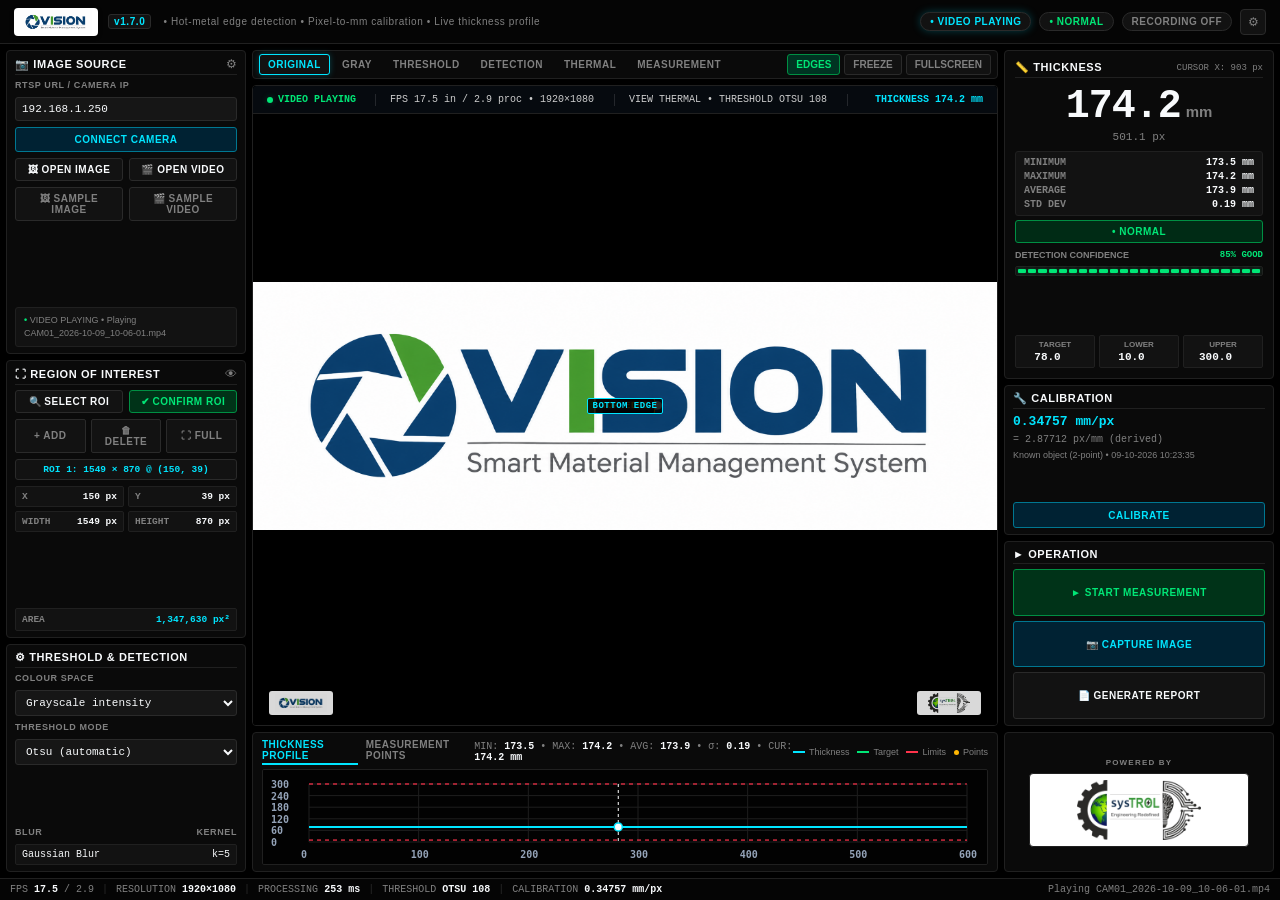
==== commit 712ed553: "feat(web): synchronize target thickness limits between backend and frontend" ====
--- a/vision/web/index.html
+++ b/vision/web/index.html
@@ -239,7 +239,7 @@
           <div class="limits-grid">
             <div class="limit-item">
               <span class="limit-lbl">TARGET</span>
-              <input type="number" step="0.1" class="limit-input" id="lim-target-input" value="174.0">
+              <input type="number" step="0.1" class="limit-input" id="lim-target-input" value="78.0">
             </div>
             <div class="limit-item">
               <span class="limit-lbl">LOWER</span>
--- a/vision/web/style.css
+++ b/vision/web/style.css
@@ -792,6 +792,8 @@
   height: 100%;
   pointer-events: none;
   z-index: 5;
+  will-change: transform;
+  transform: translateZ(0);
 }
 
 .video-hud-overlay {
@@ -923,43 +925,17 @@
   position: absolute;
   bottom: 10px;
   left: 16px;
-  height: 22px;
+  height: 24px;
   pointer-events: none;
   display: flex;
   align-items: center;
-  gap: 8px;
   z-index: 4;
 }
 
-.watermark-brand-logo {
-  height: 22px;
-  width: auto;
-  background: #ffffff;
-  padding: 2px 6px;
-  border-radius: 3px;
-  display: block;
-  object-fit: contain;
-  box-shadow: 0 1px 4px rgba(0, 0, 0, 0.4);
-}
-
-.watermark-brand-text {
-  display: none;
-}
-
-.watermark-powered {
-  position: absolute;
-  bottom: 10px;
-  right: 16px;
-  height: 22px;
-  pointer-events: none;
-  display: flex;
-  align-items: center;
-  z-index: 4;
-}
-
+.watermark-brand-logo,
 .watermark-logo {
-  height: 22px;
-  width: auto;
+  height: 24px;
+  width: 64px;
   background: #ffffff;
   padding: 2px 6px;
   border-radius: 3px;
@@ -967,6 +943,23 @@
   object-fit: contain;
   box-sizing: border-box;
   opacity: 0.85;
+  filter: brightness(1);
+  box-shadow: 0 1px 4px rgba(0, 0, 0, 0.4);
+}
+
+.watermark-brand-text {
+  display: none;
+}
+
+.watermark-powered {
+  position: absolute;
+  bottom: 10px;
+  right: 16px;
+  height: 24px;
+  pointer-events: none;
+  display: flex;
+  align-items: center;
+  z-index: 4;
 }
 
 .profile-card {
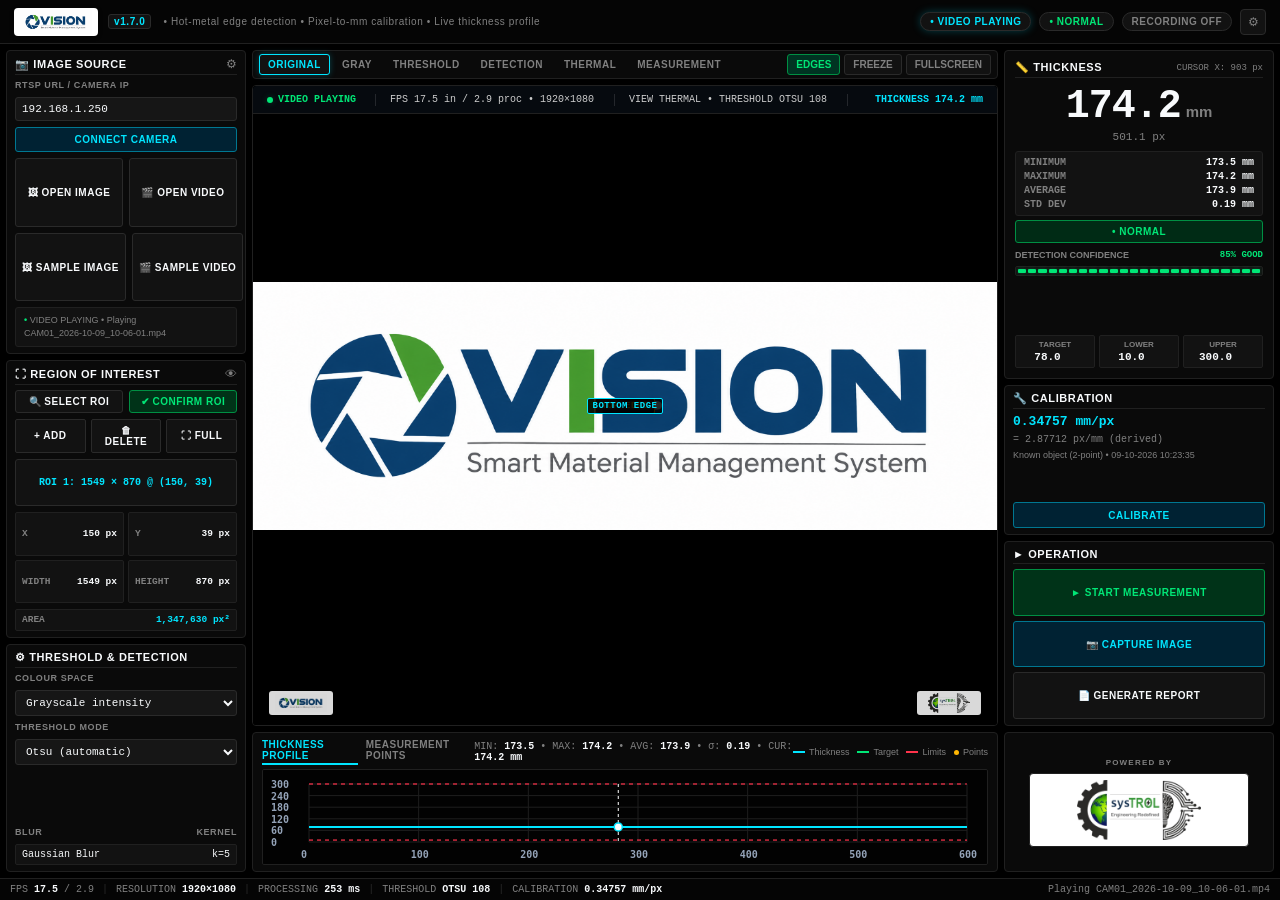
==== commit 8dbbab99: "feat: display Author - Aditya Singh in settings dropdown and about modal" ====
--- a/vision/web/index.html
+++ b/vision/web/index.html
@@ -42,7 +42,7 @@
               <span class="dropdown-subtext">&bull;</span>
             </div>
             <div class="dropdown-item clickable" id="item-about">
-              <span class="dropdown-title">About System</span>
+              <span class="dropdown-title">Author &ndash; Aditya Singh</span>
               <span class="dropdown-subtext" id="app-version-subtext">v1.7.0</span>
             </div>
           </div>
--- a/vision/web/style.css
+++ b/vision/web/style.css
@@ -300,12 +300,65 @@
   padding: 6px 8px;
 }
 
+.sidebar-left .card:nth-child(1) .btn-grid-2 {
+  flex: 1;
+  min-height: 28px;
+  display: grid;
+  grid-template-columns: 1fr 1fr;
+  gap: 6px;
+}
+
+.sidebar-left .card:nth-child(1) .btn-grid-2 .btn {
+  height: 100%;
+  display: flex;
+  align-items: center;
+  justify-content: center;
+  padding: 4px 6px;
+  font-size: 10px;
+  white-space: nowrap;
+}
+
 .sidebar-left .card:nth-child(1) .source-status-text {
-  margin-top: auto;
+  margin-top: 0;
+  flex-shrink: 0;
+}
+
+.sidebar-left .card:nth-child(2) .roi-chip {
+  flex: 1;
+  min-height: 26px;
+  display: flex;
+  align-items: center;
+  justify-content: center;
+  padding: 0 8px;
+  font-size: 10px;
+}
+
+.sidebar-left .card:nth-child(2) .coord-grid {
+  flex: 2;
+  min-height: 52px;
+  display: grid;
+  grid-template-columns: 1fr 1fr;
+  grid-template-rows: 1fr 1fr;
+  gap: 4px;
+}
+
+.sidebar-left .card:nth-child(2) .coord-item {
+  height: 100%;
+  display: flex;
+  justify-content: space-between;
+  align-items: center;
+  padding: 0 6px;
+  font-size: 9.5px;
 }
 
 .sidebar-left .card:nth-child(2) .coord-area {
-  margin-top: auto;
+  margin-top: 0;
+  flex-shrink: 0;
+  min-height: 22px;
+  display: flex;
+  justify-content: space-between;
+  align-items: center;
+  padding: 4px 6px;
 }
 
 .sidebar-left .card:nth-child(3) .blur-meta {
@@ -513,12 +566,12 @@
 
 .btn-outline-alt {
   background: var(--bg-card-sub);
-  color: var(--text-muted);
+  color: var(--text-main);
   border-color: var(--border-sub);
 }
 
 .btn-outline-alt:hover {
-  color: var(--text-main);
+  color: var(--cyan-accent);
   border-color: var(--border-focus);
 }
 
@@ -548,15 +601,22 @@
   font-size: 10px;
   font-weight: 700;
   background: var(--bg-card-sub);
-  color: var(--text-muted);
+  color: var(--text-main);
   border: 1px solid var(--border-sub);
   border-radius: 2px;
   cursor: pointer;
+  transition: all 0.15s ease;
 }
 
 .btn-mini:hover {
-  color: var(--text-main);
+  color: var(--cyan-accent);
   border-color: var(--border-focus);
+}
+
+#btn-roi-del:hover {
+  color: #ff334b !important;
+  border-color: #ff334b;
+  background: rgba(255, 51, 75, 0.12);
 }
 
 .btn-grid-2 {
@@ -1941,10 +2001,23 @@
   line-height: 1;
   cursor: pointer;
   padding: 0 4px;
+  transition: all 0.15s ease;
 }
 
 .scada-modal-close:hover {
-  color: var(--red-alert);
+  color: #ff334b;
+  transform: scale(1.15);
+}
+
+#scada-modal-ok {
+  transition: all 0.15s ease;
+}
+
+#scada-modal-ok:hover {
+  color: #ff334b;
+  border-color: #ff334b;
+  background: rgba(255, 51, 75, 0.15);
+  box-shadow: 0 0 8px rgba(255, 51, 75, 0.3);
 }
 
 .scada-modal-body {
@@ -2190,5 +2263,23 @@
   border-top: 1px solid #e2e8f0;
 }
 
-
-
+[data-theme="light"] #btn-roi-del:hover {
+  color: #dc2626 !important;
+  border-color: #dc2626;
+  background: rgba(220, 38, 38, 0.1);
+}
+
+[data-theme="light"] .scada-modal-close:hover {
+  color: #dc2626;
+  transform: scale(1.15);
+}
+
+[data-theme="light"] #scada-modal-ok:hover {
+  color: #dc2626;
+  border-color: #dc2626;
+  background: rgba(220, 38, 38, 0.08);
+  box-shadow: 0 1px 4px rgba(220, 38, 38, 0.2);
+}
+
+
+
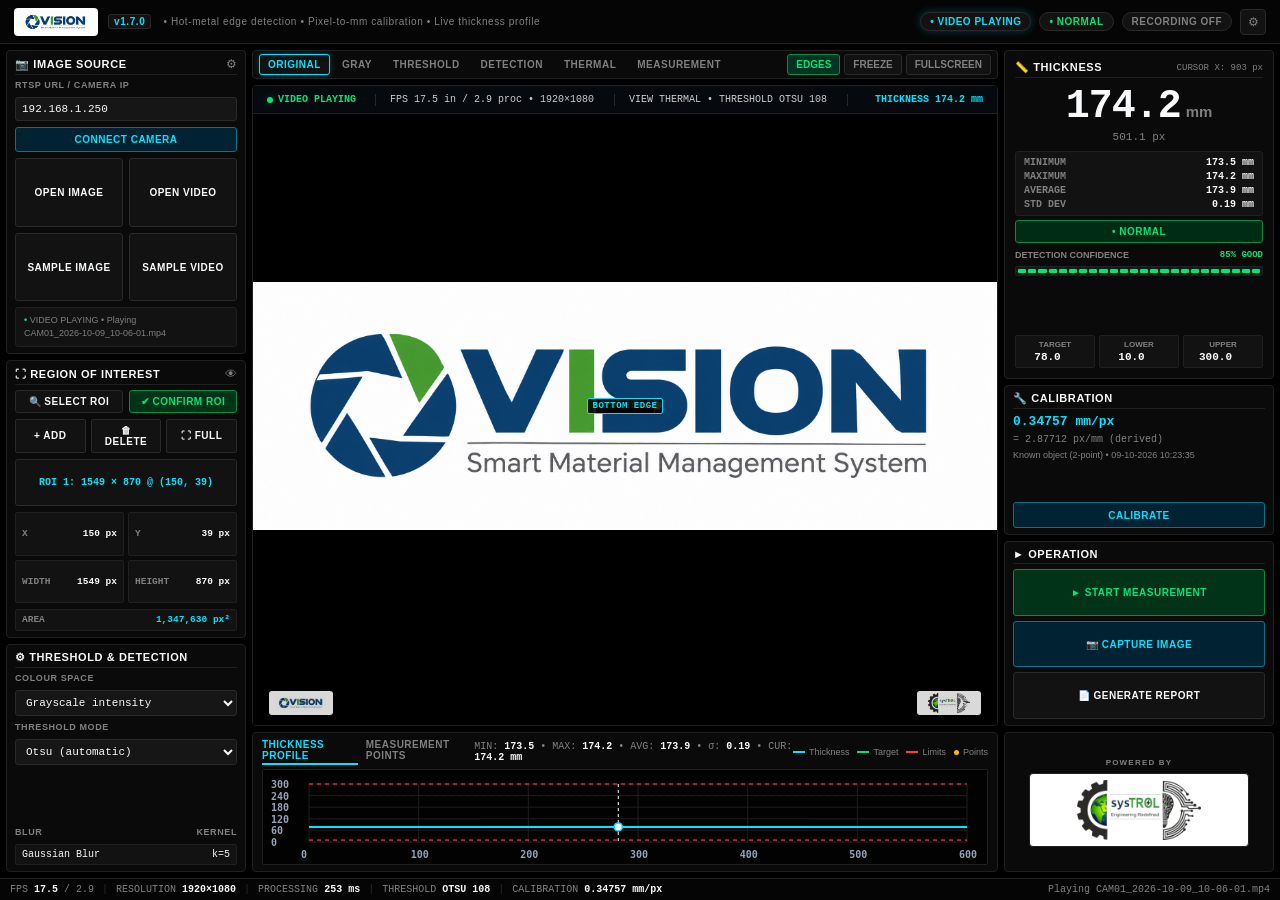
==== commit a20edf95: "style: remove emojis and enforce equal 2x2 grid button dimensions in image source box" ====
--- a/vision/web/index.html
+++ b/vision/web/index.html
@@ -39,7 +39,7 @@
             <div class="dropdown-divider"></div>
             <div class="dropdown-item clickable" id="item-help">
               <span class="dropdown-title">Help &amp; Documentation</span>
-              <span class="dropdown-subtext">&bull;</span>
+              <span class="dropdown-subtext">&gt;</span>
             </div>
             <div class="dropdown-item clickable" id="item-about">
               <span class="dropdown-title">Author &ndash; Aditya Singh</span>
@@ -61,13 +61,11 @@
             <label class="field-label" for="rtsp-input">RTSP URL / CAMERA IP</label>
             <input type="text" id="rtsp-input" class="text-input" value="192.168.1.250">
             <button class="btn btn-primary btn-block" id="btn-connect">CONNECT CAMERA</button>
-            <div class="btn-grid-2">
-              <button class="btn btn-outline" id="btn-open-image">&#128444; OPEN IMAGE</button>
-              <button class="btn btn-outline" id="btn-open-video">&#127916; OPEN VIDEO</button>
-            </div>
-            <div class="btn-grid-2">
-              <button class="btn btn-outline-alt" id="btn-sample-image">&#128444; SAMPLE IMAGE</button>
-              <button class="btn btn-outline-alt" id="btn-sample-video">&#127916; SAMPLE VIDEO</button>
+            <div class="source-btn-grid">
+              <button class="btn btn-outline" id="btn-open-image">OPEN IMAGE</button>
+              <button class="btn btn-outline" id="btn-open-video">OPEN VIDEO</button>
+              <button class="btn btn-outline-alt" id="btn-sample-image">SAMPLE IMAGE</button>
+              <button class="btn btn-outline-alt" id="btn-sample-video">SAMPLE VIDEO</button>
             </div>
             <div class="source-status-text" id="source-status-label">
               <span class="dot-green">&bull;</span> VIDEO PLAYING &bull; Playing<br>
@@ -135,6 +133,14 @@
               <option value="adaptive">Adaptive Gaussian</option>
               <option value="manual">Manual Slider</option>
             </select>
+
+            <div class="thresh-slider-box" id="manual-thresh-container" style="display: none;">
+              <div class="thresh-slider-header">
+                <span class="field-label">THRESHOLD VALUE</span>
+                <span class="thresh-val-badge" id="manual-thresh-val">128</span>
+              </div>
+              <input type="range" id="input-manual-thresh" min="1" max="254" value="128" class="thresh-slider">
+            </div>
 
             <div class="blur-meta">
               <span class="field-label">BLUR</span>
--- a/vision/web/style.css
+++ b/vision/web/style.css
@@ -300,15 +300,18 @@
   padding: 6px 8px;
 }
 
-.sidebar-left .card:nth-child(1) .btn-grid-2 {
-  flex: 1;
-  min-height: 28px;
+.sidebar-left .card:nth-child(1) .source-btn-grid {
+  flex: 2;
+  min-height: 56px;
   display: grid;
-  grid-template-columns: 1fr 1fr;
+  grid-template-columns: minmax(0, 1fr) minmax(0, 1fr);
+  grid-template-rows: 1fr 1fr;
   gap: 6px;
-}
-
-.sidebar-left .card:nth-child(1) .btn-grid-2 .btn {
+  width: 100%;
+}
+
+.sidebar-left .card:nth-child(1) .source-btn-grid .btn {
+  width: 100%;
   height: 100%;
   display: flex;
   align-items: center;
@@ -316,6 +319,7 @@
   padding: 4px 6px;
   font-size: 10px;
   white-space: nowrap;
+  box-sizing: border-box;
 }
 
 .sidebar-left .card:nth-child(1) .source-status-text {
@@ -504,10 +508,56 @@
   transition: border-color 0.15s;
 }
 
-.text-input:focus,
-.select-input:focus {
-  border-color: var(--border-focus);
+.thresh-slider-box {
+  display: flex;
+  flex-direction: column;
+  gap: 3px;
+  background: var(--bg-card-sub);
+  border: 1px solid var(--border-sub);
+  border-radius: 3px;
+  padding: 5px 8px;
+}
+
+.thresh-slider-header {
+  display: flex;
+  justify-content: space-between;
+  align-items: center;
+}
+
+.thresh-val-badge {
+  font-family: var(--font-mono);
+  font-size: 11px;
+  font-weight: 700;
+  color: var(--cyan-accent);
+}
+
+.thresh-slider {
+  -webkit-appearance: none;
+  appearance: none;
+  width: 100%;
+  height: 6px;
+  border-radius: 3px;
+  background: var(--bg-input);
+  border: 1px solid var(--border-card);
+  outline: none;
+  cursor: pointer;
+}
+
+.thresh-slider::-webkit-slider-thumb {
+  -webkit-appearance: none;
+  appearance: none;
+  width: 14px;
+  height: 14px;
+  border-radius: 50%;
+  background: var(--cyan-accent);
+  border: 2px solid #ffffff;
+  cursor: pointer;
   box-shadow: 0 0 6px var(--cyan-glow);
+  transition: transform 0.1s ease;
+}
+
+.thresh-slider::-webkit-slider-thumb:hover {
+  transform: scale(1.2);
 }
 
 .btn {
@@ -1490,6 +1540,12 @@
 .dropdown-subtext {
   font-size: 9px;
   color: var(--text-muted);
+}
+
+#item-help .dropdown-subtext {
+  font-size: 12px;
+  font-weight: 700;
+  font-family: var(--font-mono);
 }
 
 .dropdown-divider {
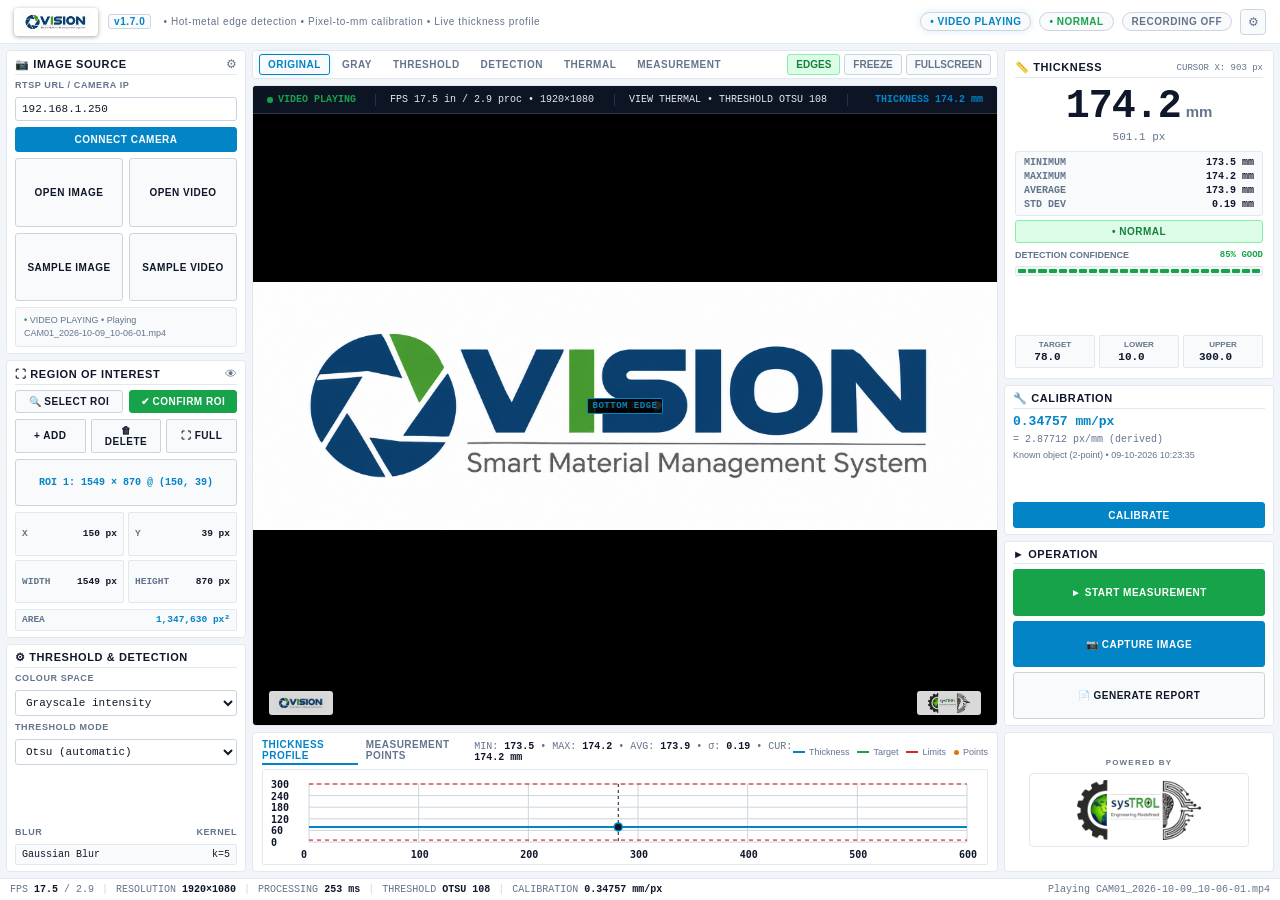
==== commit 70ac0c41: "feat: configure application to launch in light mode by default" ====
--- a/vision/web/index.html
+++ b/vision/web/index.html
@@ -1,5 +1,5 @@
 <!DOCTYPE html>
-<html lang="en">
+<html lang="en" data-theme="light">
 <head>
   <meta charset="UTF-8">
   <meta name="viewport" content="width=device-width, initial-scale=1.0">
@@ -29,10 +29,10 @@
             <div class="dropdown-item">
               <div class="dropdown-label">
                 <span class="dropdown-title">Theme</span>
-                <span class="theme-status-text" id="theme-status-text">Dark</span>
+                <span class="theme-status-text" id="theme-status-text">Light</span>
               </div>
               <label class="switch">
-                <input type="checkbox" id="theme-toggle-chk" checked>
+                <input type="checkbox" id="theme-toggle-chk">
                 <span class="slider round"></span>
               </label>
             </div>
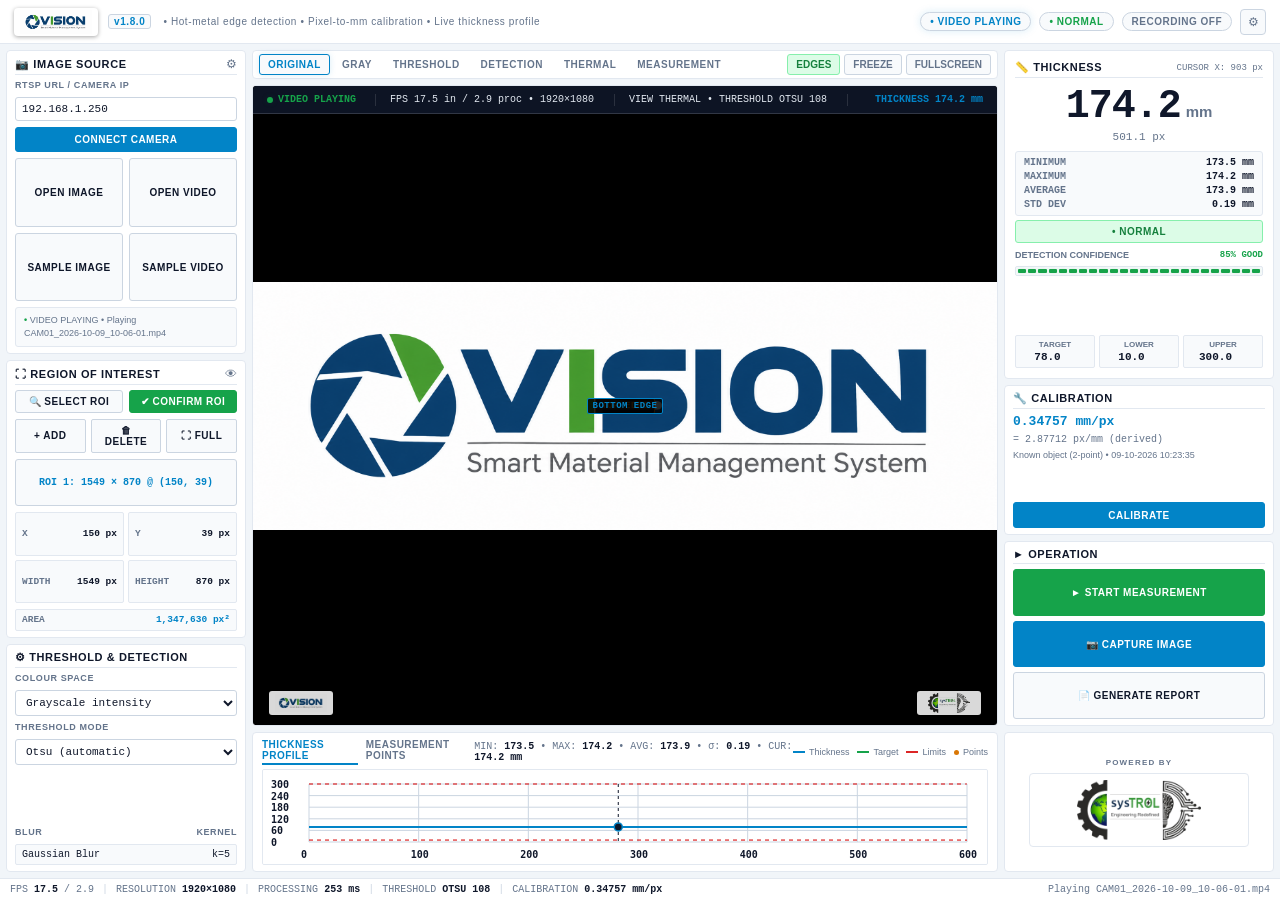
==== commit 1056c8fa: "chore(release): bump version to 1.8.0 [skip ci]" ====
--- a/vision/web/index.html
+++ b/vision/web/index.html
@@ -14,7 +14,7 @@
         <img src="Vision_logo.png" alt="Vision" class="header-logo">
         <div class="header-titles">
           <h1 class="header-title">
-            <span class="version-badge" id="app-version-badge">v1.7.0</span>
+            <span class="version-badge" id="app-version-badge">v1.8.0</span>
             <span class="header-sub-inline">&bull; Hot-metal edge detection &bull; Pixel-to-mm calibration &bull; Live thickness profile</span>
           </h1>
         </div>
@@ -43,7 +43,7 @@
             </div>
             <div class="dropdown-item clickable" id="item-about">
               <span class="dropdown-title">Author &ndash; Aditya Singh</span>
-              <span class="dropdown-subtext" id="app-version-subtext">v1.7.0</span>
+              <span class="dropdown-subtext" id="app-version-subtext">v1.8.0</span>
             </div>
           </div>
         </div>
